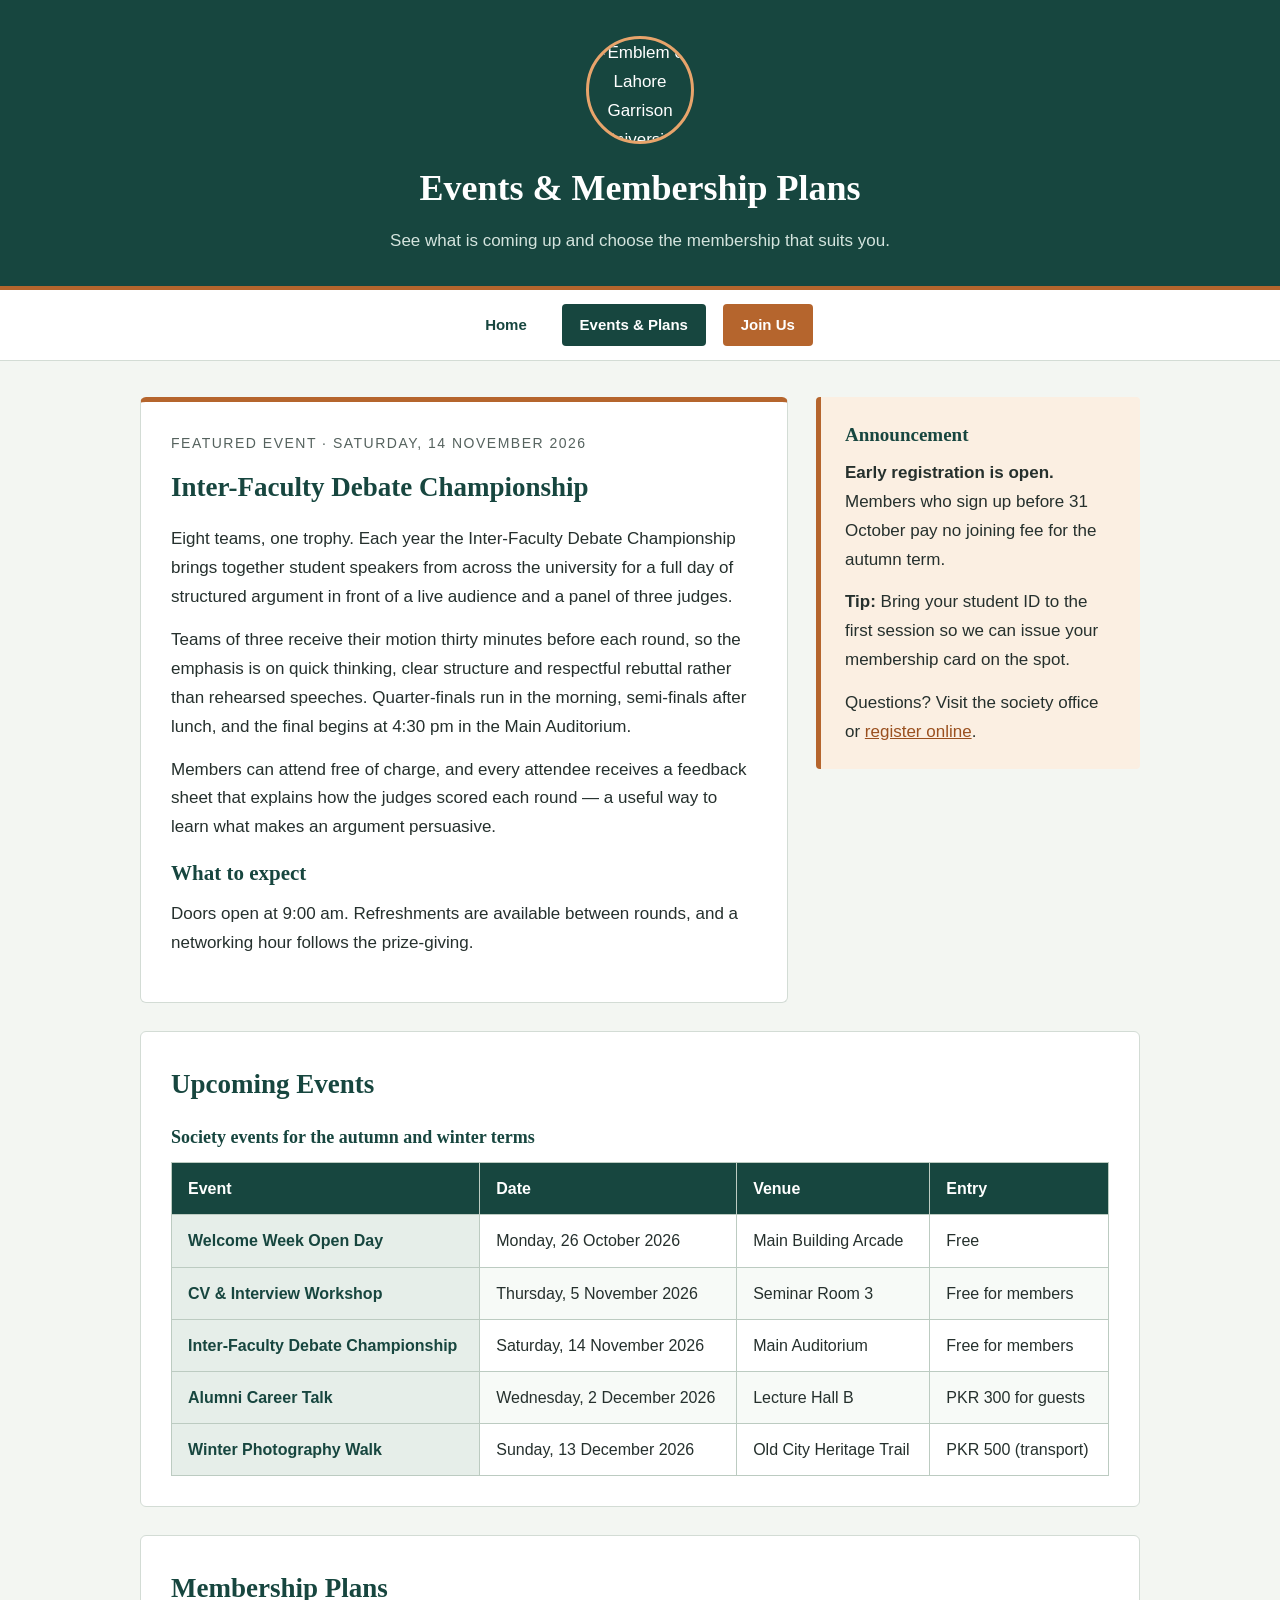
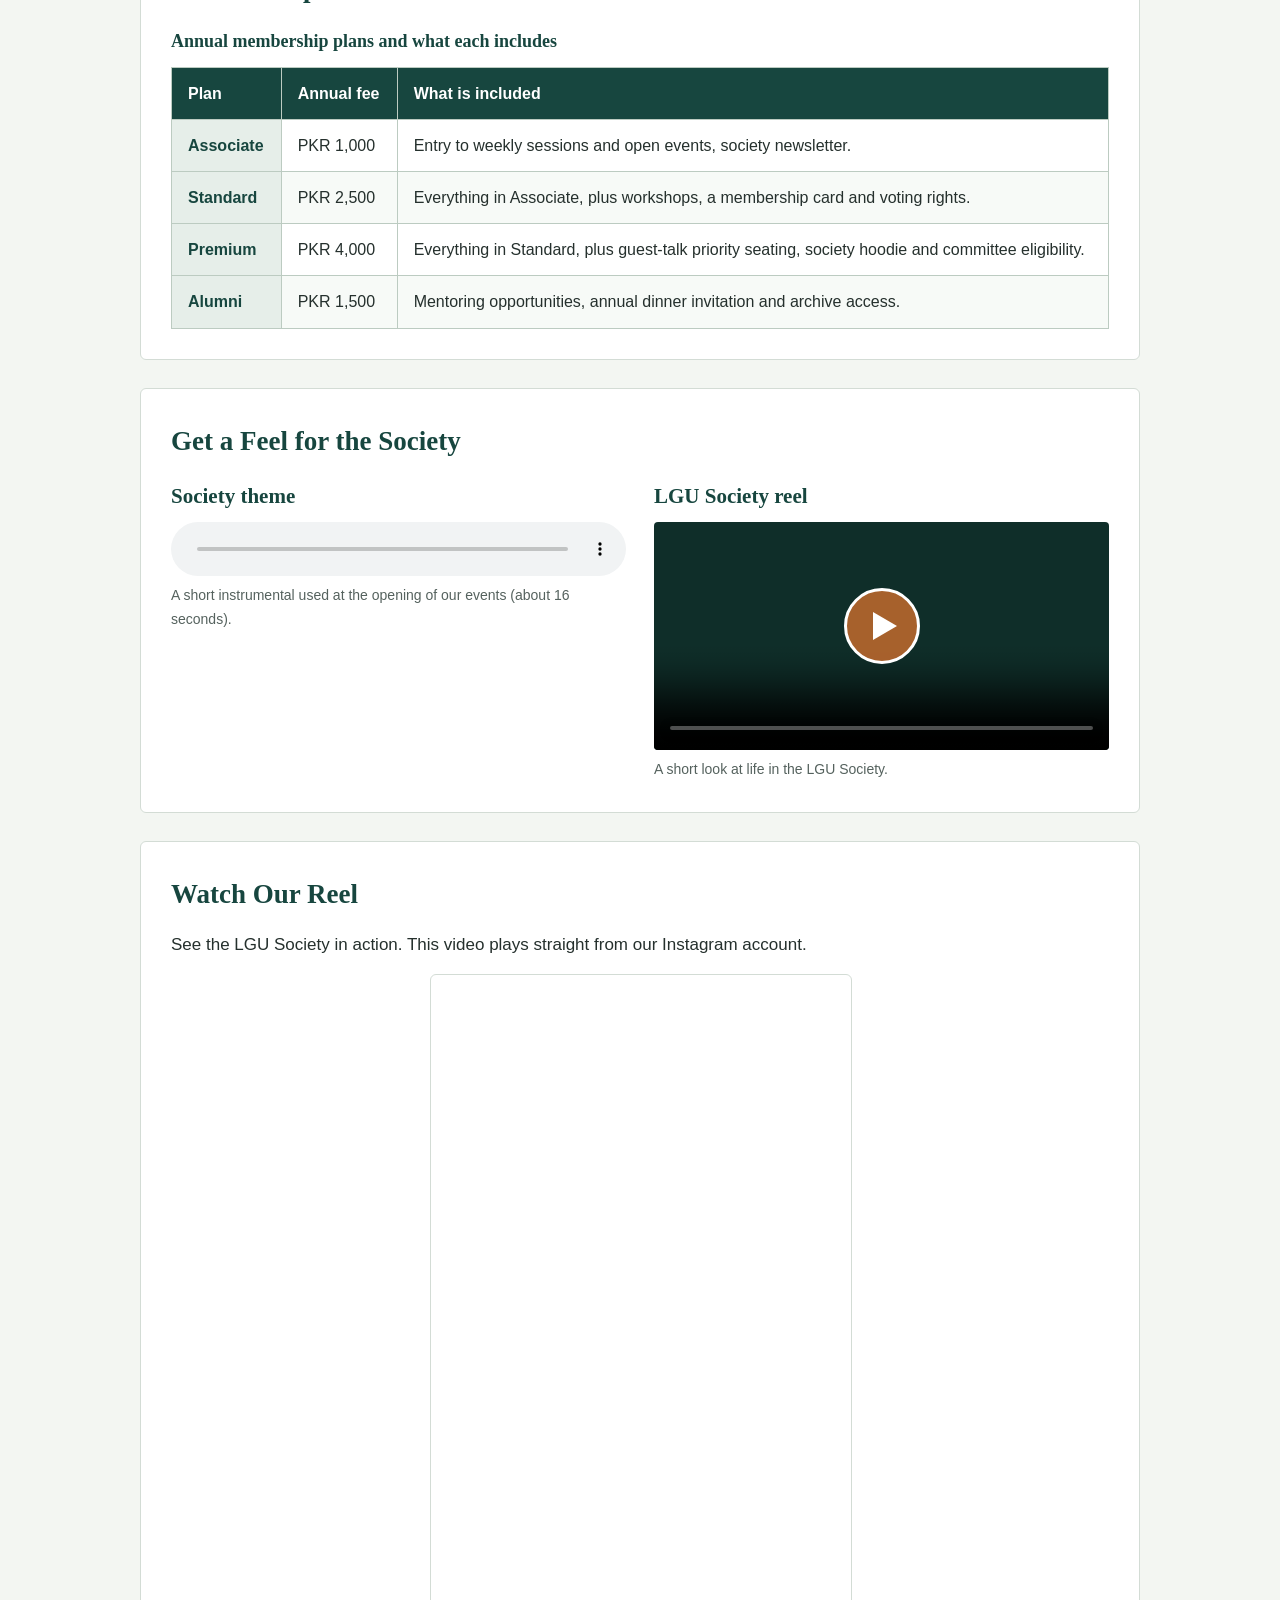
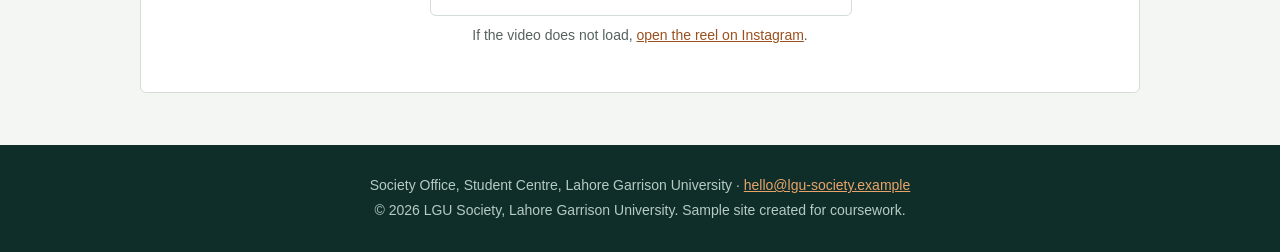
==== information.html @ 86621bcb "Add files via upload" ====
<!DOCTYPE html>
<html lang="en">
<head>
  <meta charset="utf-8">
  <meta name="viewport" content="width=device-width, initial-scale=1">
  <title>Events &amp; Membership Plans | LGU Society</title>

  <!-- Page 2 uses EMBEDDED CSS only: all rules live inside this <style> element. -->
  <style>
    /* ---------- Base typography and colours (shared palette across the site) ---------- */
    body {
      margin: 0;
      background-color: #f3f6f2;
      color: #25302d;
      font-family: "Segoe UI", Roboto, Helvetica, Arial, sans-serif;
      font-size: 17px;
      line-height: 1.7;
    }

    /* Body links use a deep copper-brown that stays readable on white */
    main a {
      color: #9a501f;
    }

    /* ELEMENT SELECTOR: styles every <h2> and <h3> on the page */
    h2 {
      margin: 0 0 14px;
      font-family: Georgia, "Times New Roman", serif;
      font-size: 27px;
      color: #17463f;
    }

    h3 {
      margin: 0 0 8px;
      font-family: Georgia, "Times New Roman", serif;
      font-size: 21px;
      color: #17463f;
    }

    /* ELEMENT SELECTOR: paragraph spacing */
    p {
      margin: 0 0 14px;
    }

    /* ---------- Header and navigation ---------- */
    header {
      background-color: #17463f;
      color: #ffffff;
      padding: 36px 24px 30px;
      text-align: center;
      border-bottom: 4px solid #b5652d;
    }

    /* ELEMENT + CLASS: university emblem shown as a round badge in the header */
    .logo {
      display: block;
      width: 102px;
      height: 102px;
      margin: 0 auto 14px;
      border-radius: 50%;
      border: 3px solid #e8a46b;
    }

    header h1 {
      margin: 0;
      font-family: Georgia, "Times New Roman", serif;
      font-size: 36px;
    }

    header p {
      margin: 8px 0 0;
      color: #d4e4de;
    }

    nav {
      background-color: #ffffff;
      border-bottom: 1px solid #d3dcd5;
      text-align: center;
      padding: 14px 16px;
    }

    nav a {
      display: inline-block;
      margin: 0 6px;
      padding: 8px 18px;
      color: #17463f;
      text-decoration: none;
      font-weight: 600;
      font-size: 15px;
      border-radius: 4px;
    }

    nav a:hover {
      background-color: #e3ede7;
    }

    /* CLASS SELECTOR: marks the link for the page the visitor is currently on */
    .current {
      background-color: #17463f;
      color: #ffffff;
    }

    nav a.current:hover {
      background-color: #17463f;
    }

    /* ATTRIBUTE SELECTOR: the navigation link whose href is registration.html is shown as a copper call-to-action button */
    nav a[href="registration.html"] {
      background-color: #b5652d;
      color: #ffffff;
    }

    nav a[href="registration.html"]:hover {
      background-color: #96501f;
    }

    /* ---------- Page layout ---------- */
    main {
      max-width: 1000px;
      margin: 0 auto;
      padding: 36px 24px 24px;
    }

    .panel {
      background-color: #ffffff;
      border: 1px solid #d3dcd5;
      border-radius: 6px;
      padding: 30px;
      margin-bottom: 28px;
    }

    .layout {
      display: grid;
      grid-template-columns: 2fr 1fr;
      gap: 28px;
      align-items: start;
      margin-bottom: 28px;
    }

    .layout .panel {
      margin-bottom: 0;
    }

    /* ---------- Article ---------- */
    /* ID SELECTOR: the featured event article gets a copper accent bar */
    #featured-event {
      border-top: 5px solid #b5652d;
    }

    #featured-event .meta {
      font-size: 14px;
      color: #55625e;
      text-transform: uppercase;
      letter-spacing: 1.5px;
      margin-bottom: 10px;
    }

    /* ---------- Aside ---------- */
    /* CLASS SELECTOR: highlighted announcement box */
    .notice {
      background-color: #fbefe2;
      border-left: 5px solid #b5652d;
      border-radius: 4px;
      padding: 22px 24px;
    }

    .notice h3 {
      font-size: 19px;
    }

    .notice p:last-child {
      margin-bottom: 0;
    }

    /* ---------- Tables ---------- */
    .table-wrap {
      overflow-x: auto;
    }

    table {
      width: 100%;
      border-collapse: collapse;
      border: 1px solid #bccbc1;
      font-size: 16px;
    }

    caption {
      caption-side: top;
      text-align: left;
      padding: 0 0 10px;
      font-family: Georgia, "Times New Roman", serif;
      font-size: 18px;
      font-weight: 700;
      color: #17463f;
    }

    th,
    td {
      border: 1px solid #bccbc1;
      padding: 12px 16px;
      text-align: left;
      vertical-align: top;
    }

    thead th {
      background-color: #17463f;
      color: #ffffff;
      font-weight: 600;
    }

    tbody th {
      background-color: #e6eee9;
      color: #17463f;
    }

    tbody tr:nth-child(even) td {
      background-color: #f7faf7;
    }

    tbody tr:hover td {
      background-color: #edf3ee;
    }

    /* ---------- Media ---------- */
    .media-grid {
      display: grid;
      grid-template-columns: 1fr 1fr;
      gap: 28px;
    }

    figure {
      margin: 0;
    }

    audio,
    video {
      display: block;
      width: 100%;
      border-radius: 4px;
    }

    video {
      height: auto;
      max-height: 560px;
      object-fit: contain;
      background-color: #0f2e29;
    }

    /* Wrapper lets the large play button sit on top of the video */
    .video-wrap {
      position: relative;
    }

    /* CLASS SELECTOR: large centred play button, hidden once the video starts */
    .play-overlay {
      position: absolute;
      top: 50%;
      left: 50%;
      width: 76px;
      height: 76px;
      margin: -48px 0 0 -38px;
      padding: 0;
      border: 3px solid #ffffff;
      border-radius: 50%;
      background-color: rgba(181, 101, 45, 0.92);
      cursor: pointer;
      transition: background-color 0.15s, transform 0.15s;
    }

    .play-overlay::before {
      content: "";
      position: absolute;
      top: 50%;
      left: 50%;
      margin: -14px 0 0 -9px;
      border-style: solid;
      border-width: 14px 0 14px 24px;
      border-color: transparent transparent transparent #ffffff;
    }

    .play-overlay:hover,
    .play-overlay:focus-visible {
      background-color: #96501f;
      transform: scale(1.08);
    }

    .play-overlay[hidden] {
      display: none;
    }

    .caption {
      margin-top: 8px;
      font-size: 14px;
      color: #55625e;
    }

    /* ---------- Instagram reel embed ---------- */
    .reel-embed {
      max-width: 420px;
      margin: 0 auto;
    }

    /* ELEMENT SELECTOR: the embedded Instagram player */
    iframe {
      display: block;
      width: 100%;
      height: 640px;
      border: 1px solid #d3dcd5;
      border-radius: 6px;
      background-color: #ffffff;
    }

    .reel-embed .caption {
      text-align: center;
    }

    /* ---------- Footer ---------- */
    footer {
      background-color: #0f2e29;
      color: #b5cbc4;
      padding: 28px 24px;
      text-align: center;
      font-size: 14px;
      line-height: 1.8;
    }

    footer p {
      margin: 0;
    }

    footer a {
      color: #e8a46b;
    }

    /* ---------- Small screens ---------- */
    @media (max-width: 760px) {
      .layout,
      .media-grid {
        grid-template-columns: 1fr;
      }
    }
  </style>
</head>

<body>

  <!-- ===== Site header ===== -->
  <header>
    <img class="logo" src="images/lgu-logo.png" alt="Emblem of Lahore Garrison University" width="102" height="102">
    <h1>Events &amp; Membership Plans</h1>
    <p>See what is coming up and choose the membership that suits you.</p>
  </header>

  <!-- ===== Main navigation (links to all three pages) ===== -->
  <nav>
    <a href="index.html">Home</a>
    <a href="information.html" class="current">Events &amp; Plans</a>
    <a href="registration.html">Join Us</a>
  </nav>

  <main>

    <!-- ===== Featured event (article) and related announcement (aside) ===== -->
    <div class="layout">

      <!-- Self-contained description of one event -->
      <article id="featured-event" class="panel">
        <p class="meta">Featured event &middot; Saturday, 14 November 2026</p>
        <h2>Inter-Faculty Debate Championship</h2>
        <p>Eight teams, one trophy. Each year the Inter-Faculty Debate Championship brings together student speakers from across the university for a full day of structured argument in front of a live audience and a panel of three judges.</p>
        <p>Teams of three receive their motion thirty minutes before each round, so the emphasis is on quick thinking, clear structure and respectful rebuttal rather than rehearsed speeches. Quarter-finals run in the morning, semi-finals after lunch, and the final begins at 4:30 pm in the Main Auditorium.</p>
        <p>Members can attend free of charge, and every attendee receives a feedback sheet that explains how the judges scored each round &mdash; a useful way to learn what makes an argument persuasive.</p>
        <h3>What to expect</h3>
        <p>Doors open at 9:00 am. Refreshments are available between rounds, and a networking hour follows the prize-giving.</p>
      </article>

      <!-- Related information -->
      <aside class="notice">
        <h3>Announcement</h3>
        <p><strong>Early registration is open.</strong> Members who sign up before 31 October pay no joining fee for the autumn term.</p>
        <p><strong>Tip:</strong> Bring your student ID to the first session so we can issue your membership card on the spot.</p>
        <p>Questions? Visit the society office or <a href="registration.html">register online</a>.</p>
      </aside>

    </div>

    <!-- ===== Events table ===== -->
    <section class="panel">
      <h2>Upcoming Events</h2>
      <div class="table-wrap">
        <table>
          <caption>Society events for the autumn and winter terms</caption>
          <thead>
            <tr>
              <th scope="col">Event</th>
              <th scope="col">Date</th>
              <th scope="col">Venue</th>
              <th scope="col">Entry</th>
            </tr>
          </thead>
          <tbody>
            <tr>
              <th scope="row">Welcome Week Open Day</th>
              <td>Monday, 26 October 2026</td>
              <td>Main Building Arcade</td>
              <td>Free</td>
            </tr>
            <tr>
              <th scope="row">CV &amp; Interview Workshop</th>
              <td>Thursday, 5 November 2026</td>
              <td>Seminar Room 3</td>
              <td>Free for members</td>
            </tr>
            <tr>
              <th scope="row">Inter-Faculty Debate Championship</th>
              <td>Saturday, 14 November 2026</td>
              <td>Main Auditorium</td>
              <td>Free for members</td>
            </tr>
            <tr>
              <th scope="row">Alumni Career Talk</th>
              <td>Wednesday, 2 December 2026</td>
              <td>Lecture Hall B</td>
              <td>PKR 300 for guests</td>
            </tr>
            <tr>
              <th scope="row">Winter Photography Walk</th>
              <td>Sunday, 13 December 2026</td>
              <td>Old City Heritage Trail</td>
              <td>PKR 500 (transport)</td>
            </tr>
          </tbody>
        </table>
      </div>
    </section>

    <!-- ===== Membership plans table ===== -->
    <section class="panel">
      <h2>Membership Plans</h2>
      <div class="table-wrap">
        <table>
          <caption>Annual membership plans and what each includes</caption>
          <thead>
            <tr>
              <th scope="col">Plan</th>
              <th scope="col">Annual fee</th>
              <th scope="col">What is included</th>
            </tr>
          </thead>
          <tbody>
            <tr>
              <th scope="row">Associate</th>
              <td>PKR 1,000</td>
              <td>Entry to weekly sessions and open events, society newsletter.</td>
            </tr>
            <tr>
              <th scope="row">Standard</th>
              <td>PKR 2,500</td>
              <td>Everything in Associate, plus workshops, a membership card and voting rights.</td>
            </tr>
            <tr>
              <th scope="row">Premium</th>
              <td>PKR 4,000</td>
              <td>Everything in Standard, plus guest-talk priority seating, society hoodie and committee eligibility.</td>
            </tr>
            <tr>
              <th scope="row">Alumni</th>
              <td>PKR 1,500</td>
              <td>Mentoring opportunities, annual dinner invitation and archive access.</td>
            </tr>
          </tbody>
        </table>
      </div>
    </section>

    <!-- ===== Audio and video ===== -->
    <section class="panel">
      <h2>Get a Feel for the Society</h2>
      <div class="media-grid">

        <figure>
          <h3>Society theme</h3>
          <!-- Audio with controls and fallback text -->
          <audio controls preload="none">
            <source src="audio/society-theme.mp3" type="audio/mpeg">
            <source src="audio/society-theme.ogg" type="audio/ogg">
            Your browser does not support the audio element. You can
            <a href="audio/society-theme.mp3">download the society theme</a> instead.
          </audio>
          <figcaption class="caption">A short instrumental used at the opening of our events (about 16 seconds).</figcaption>
        </figure>

        <figure>
          <h3>LGU Society reel</h3>
          <!-- Video with controls, poster image and fallback text -->
          <div class="video-wrap">
            <video id="welcome-video" controls preload="metadata" poster="images/video-poster.jpg" width="480" height="270">
              <source src="video/lgu-society.mp4" type="video/mp4">
              Your browser does not support the video element. You can
              <a href="video/lgu-society.mp4">download the LGU Society reel</a> instead.
            </video>
            <!-- Large play button (the normal video controls remain available) -->
            <button type="button" class="play-overlay" id="play-overlay" aria-label="Play video"></button>
          </div>
          <figcaption class="caption">A short look at life in the LGU Society.</figcaption>
        </figure>

      </div>
    </section>

    <!-- ===== Instagram reel (official embed, streamed from Instagram) ===== -->
    <section class="panel">
      <h2>Watch Our Reel</h2>
      <p>See the LGU Society in action. This video plays straight from our Instagram account.</p>
      <div class="reel-embed">
        <iframe src="https://www.instagram.com/reel/DJy46dbIaNk/embed/" title="LGU Society reel on Instagram" loading="lazy" allowfullscreen></iframe>
        <p class="caption">If the video does not load, <a href="https://www.instagram.com/reel/DJy46dbIaNk/" target="_blank" rel="noopener">open the reel on Instagram</a>.</p>
      </div>
    </section>

  </main>

  <!-- ===== Footer ===== -->
  <footer>
    <p>Society Office, Student Centre, Lahore Garrison University &middot; <a href="mailto:hello@lgu-society.example">hello@lgu-society.example</a></p>
    <p>&copy; 2026 LGU Society, Lahore Garrison University. Sample site created for coursework.</p>
  </footer>

  <!-- Shows the large play button while the video is paused and hides it during playback -->
  <script>
    var video = document.getElementById("welcome-video");
    var overlay = document.getElementById("play-overlay");

    overlay.addEventListener("click", function () { video.play(); });
    video.addEventListener("play", function () { overlay.hidden = true; });
    video.addEventListener("pause", function () { overlay.hidden = false; });
    video.addEventListener("ended", function () { overlay.hidden = false; });
  </script>

</body>
</html>
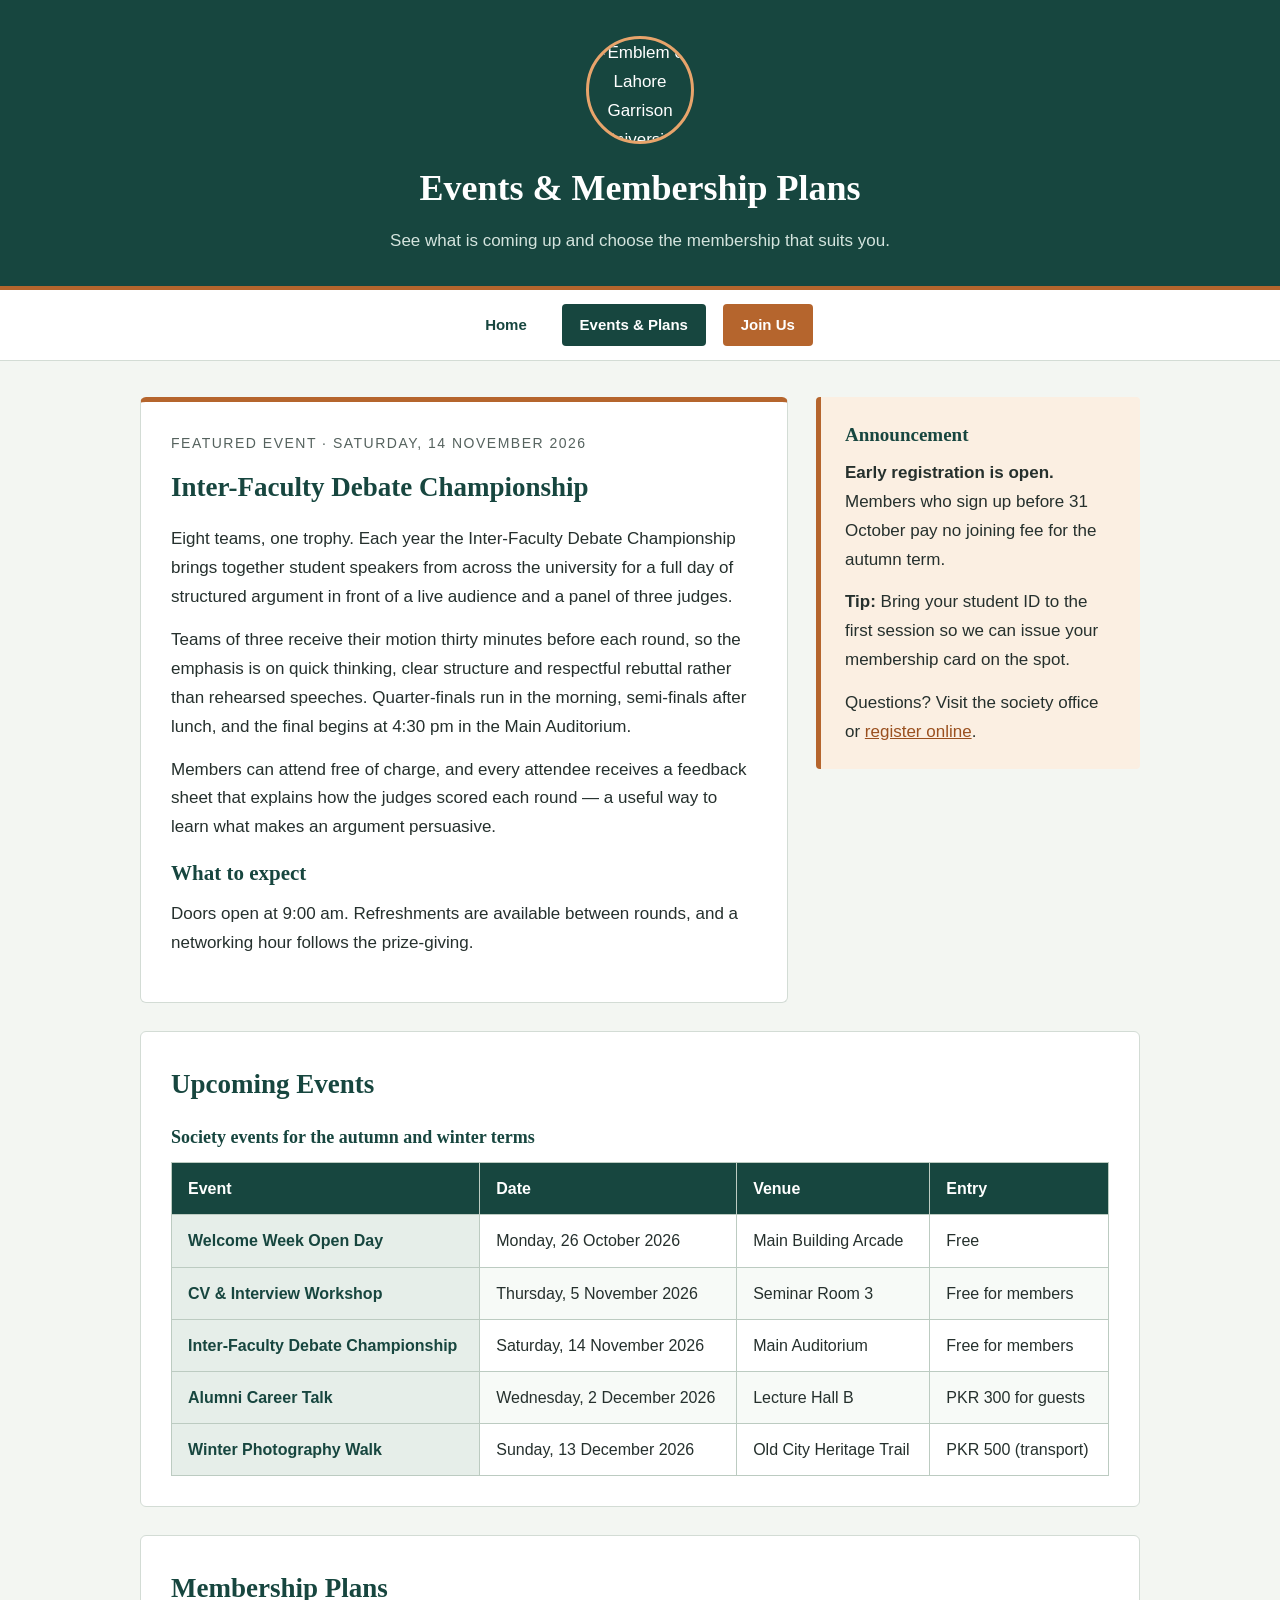
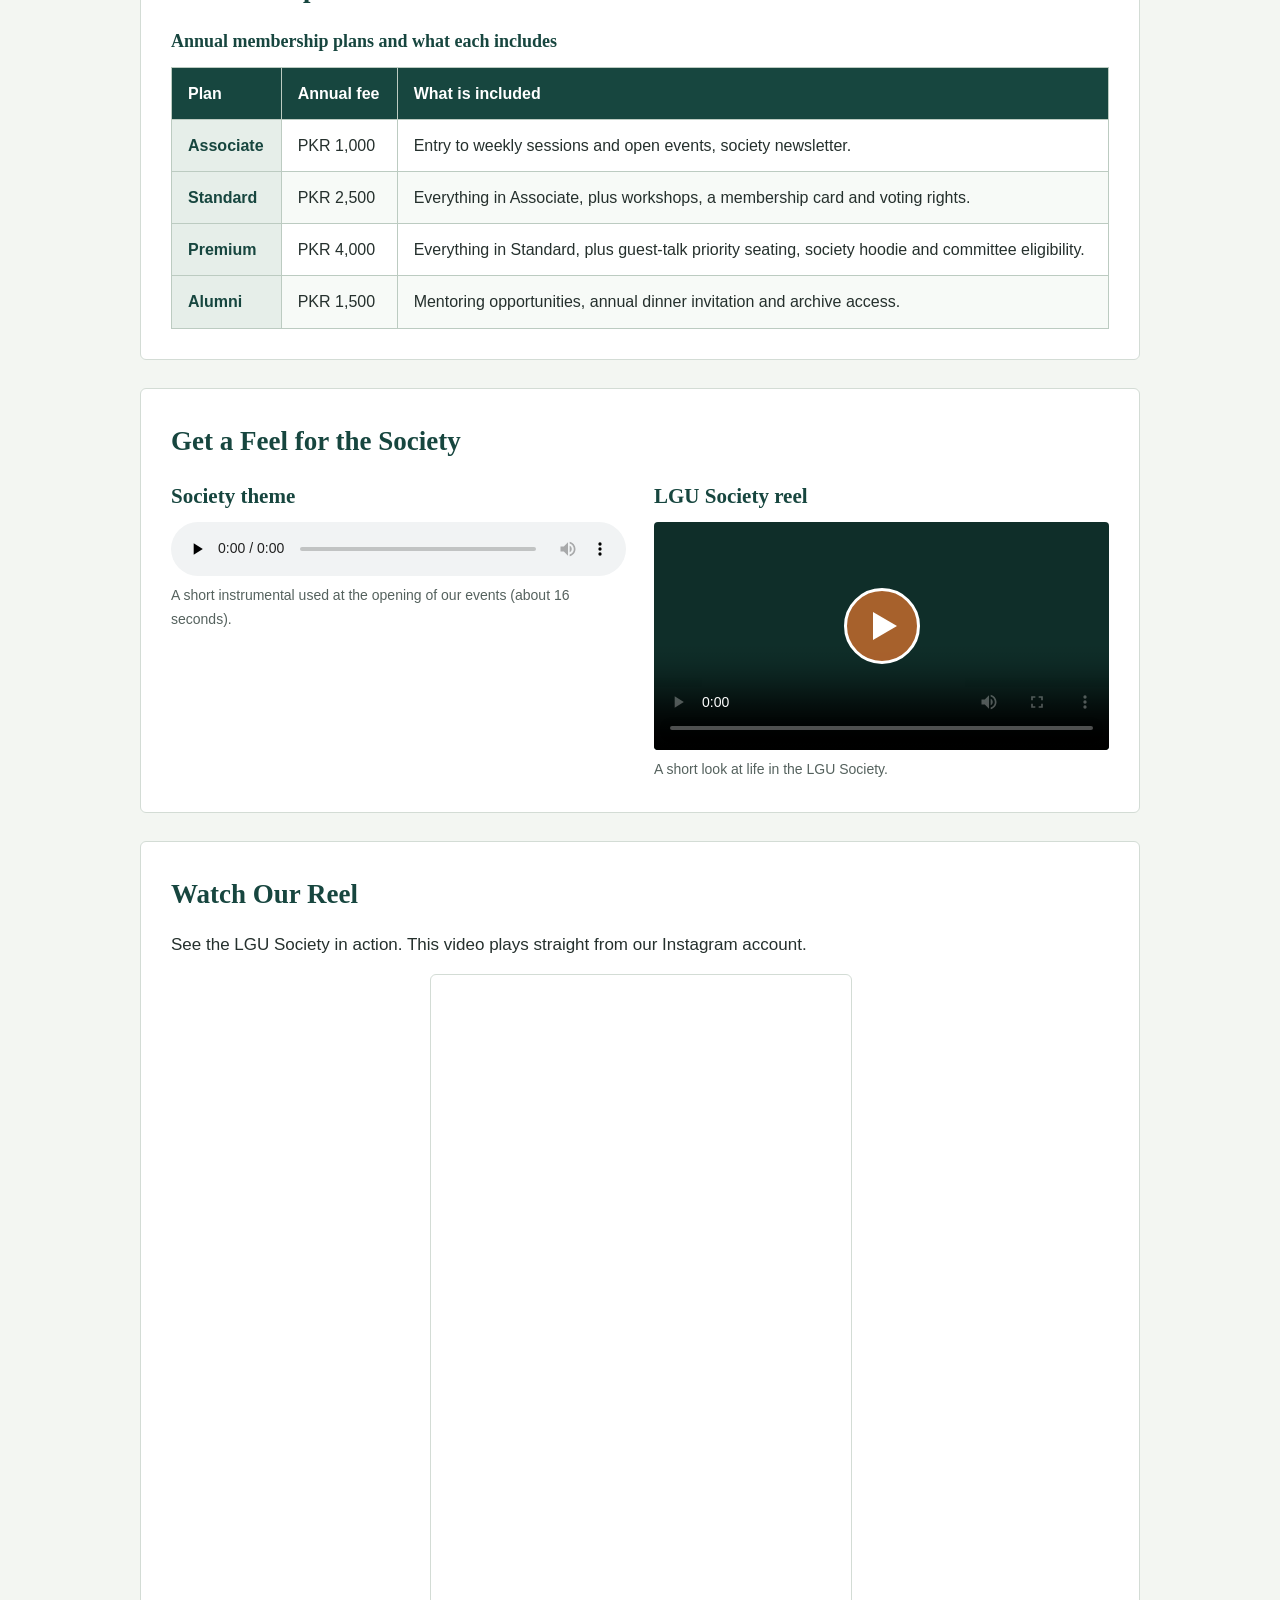
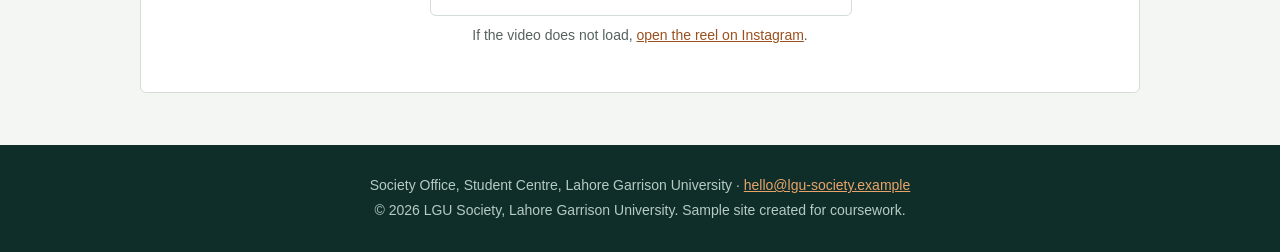
==== commit 1a32f545: "Update information.html" ====
--- a/information.html
+++ b/information.html
@@ -514,7 +514,7 @@
       <p>See the LGU Society in action. This video plays straight from our Instagram account.</p>
       <div class="reel-embed">
         <iframe src="https://www.instagram.com/reel/DJy46dbIaNk/embed/" title="LGU Society reel on Instagram" loading="lazy" allowfullscreen></iframe>
-        <p class="caption">If the video does not load, <a href="https://www.instagram.com/reel/DJy46dbIaNk/" target="_blank" rel="noopener">open the reel on Instagram</a>.</p>
+        <p class="caption">If the video does not load, <a href="https://www.instagram.com/reel/DJy46dbIaNk/?obrf=NHNlOWpiNWh1bTBn" target="_blank" rel="noopener">open the reel on Instagram</a>.</p>
       </div>
     </section>
 
